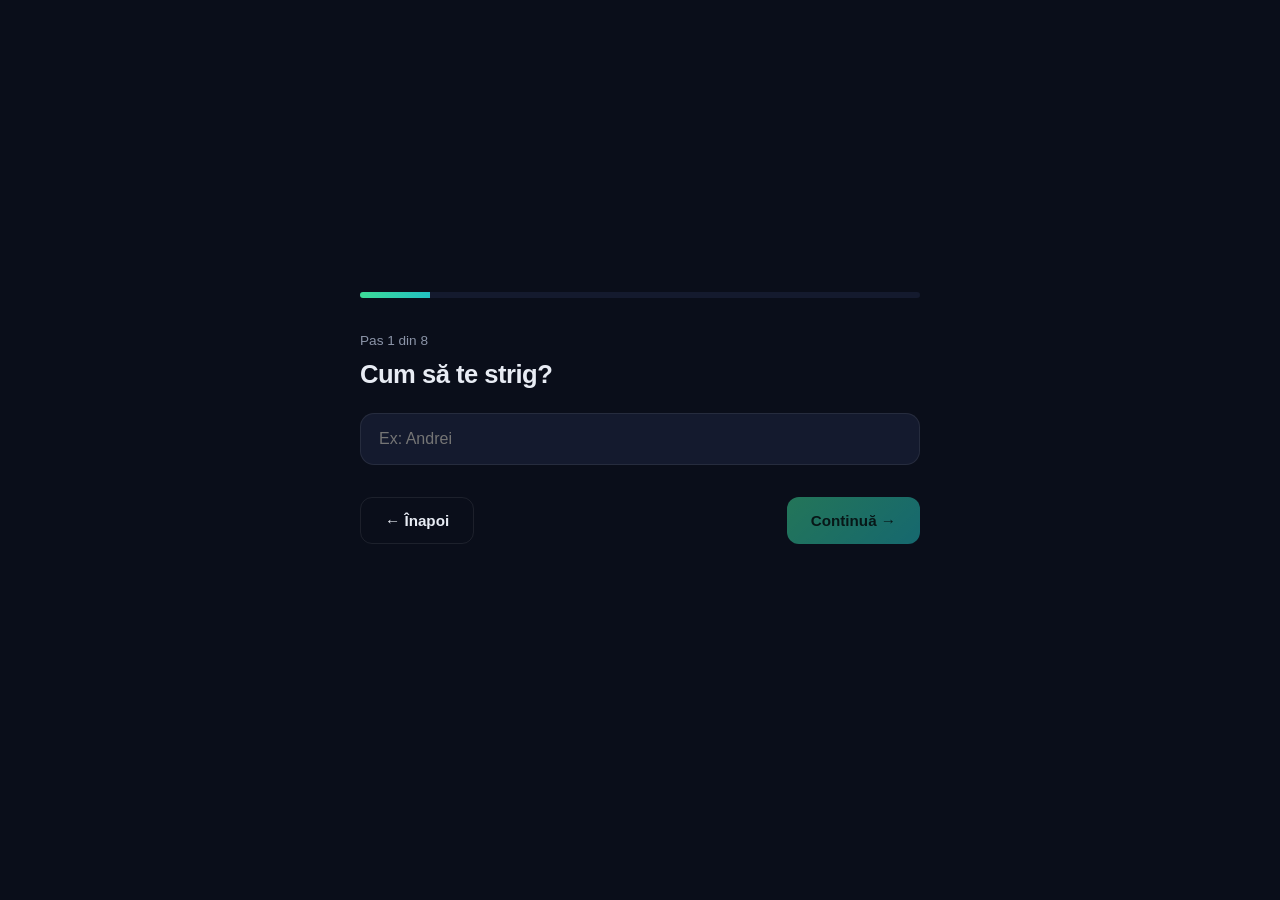
==== app.html @ 7ad2e23e "PosturePing web app - complet functionala: timer, exercitii, dashboard, PWA, offline" ====
<!DOCTYPE html>
<html lang="ro">
<head>
<meta charset="UTF-8">
<meta name="viewport" content="width=device-width, initial-scale=1.0">
<title>Dashboard · PosturePing</title>
<link rel="manifest" href="./manifest.json">
<meta name="theme-color" content="#3ddc97">
<link rel="icon" type="image/png" sizes="32x32" href="./assets/icons/favicon-32.png">
<link rel="stylesheet" href="./css/app.css">
<link href="https://fonts.googleapis.com/css2?family=Inter:wght@400;500;600;700;800&family=Space+Grotesk:wght@500;700&display=swap" rel="stylesheet">
</head>
<body>

<main class="dash-wrap">
  <div style="display:flex;justify-content:space-between;align-items:center;margin-bottom:24px;flex-wrap:wrap;gap:12px">
    <div>
      <h1>Salut, <span class="gradient-text" id="userName">prieten</span> 👋</h1>
      <p style="margin-top:6px">Hai să continuăm. Corpul tău îți mulțumește.</p>
    </div>
    <div style="display:flex;gap:8px;flex-wrap:wrap">
      <button class="btn btn-ghost" id="btnSettings">�️ Setări</button>
      <button class="btn btn-primary" id="btnStartBreak">▶ Start pauză</button>
    </div>
  </div>

  <div class="dash-grid">
    <div class="card stat-card">
      <div class="stat-label">🔥 Streak</div>
      <div class="stat-value" id="streak">0</div>
      <div class="stat-sub">zile consecutive</div>
    </div>
    <div class="card stat-card">
      <div class="stat-label">⏱ Timp salvat</div>
      <div class="stat-value" id="minutes">0</div>
      <div class="stat-sub">minute în pauze active</div>
    </div>
    <div class="card stat-card">
      <div class="stat-label">📊 Pauze totale</div>
      <div class="stat-value" id="breaks">0</div>
      <div class="stat-sub">micro-pauze făcute</div>
    </div>
    <div class="card stat-card">
      <div class="stat-label">🎯 Azi</div>
      <div class="stat-value" id="todayBreaks">0</div>
      <div class="stat-sub">pauze în ziua de azi</div>
    </div>

    <div class="card big-card">
      <h3>⏲ Timer pauză</h3>
      <div class="timer-display" id="timerDisplay">25:00</div>
      <div class="timer-state" id="timerState">Următoarea pauză în 25:00</div>
      <div class="timer-actions">
        <button class="btn btn-primary" id="btnToggleTimer">Pauză</button>
        <button class="btn btn-ghost" id="btnSkip">Skip pauza</button>
      </div>
      <div class="zone-pills" id="todayZones"></div>
    </div>

    <div class="card big-card">
      <h3>🎯 Program personalizat</h3>
      <p style="margin-bottom:14px;font-size:.92rem">Pe baza profilului tău. Se ajustează în funcție de ce faci azi.</p>
      <div id="programList"></div>
    </div>

    <div class="card heatmap-card">
      <h3>📈 Activitate · ultimele 90 zile</h3>
      <p style="font-size:.92rem;margin-top:4px">Fiecare pătrat = o zi. Cu cât e mai verde, cu atât ai făcut mai multe pauze.</p>
      <div class="heatmap" id="heatmap"></div>
      <div class="heatmap-legend">
        <span>Mai puțin</span>
        <div class="scale">
          <div class="cell" style="background:var(--surface-2)"></div>
          <div class="cell" style="background:rgba(61,220,151,0.2)"></div>
          <div class="cell" style="background:rgba(61,220,151,0.5)"></div>
          <div class="cell" style="background:rgba(61,220,151,0.8)"></div>
          <div class="cell" style="background:var(--accent)"></div>
        </div>
        <span>Mai mult</span>
      </div>
    </div>
  </div>
</main>

<!-- SETTINGS MODAL -->
<div class="modal-overlay" id="settingsModal">
  <div class="modal">
    <button class="modal-close" id="closeSettings">×</button>
    <h2>Setări</h2>
    <p style="margin-bottom:24px">Ajustează cum funcționează PosturePing pentru tine.</p>

    <div style="margin-bottom:18px">
      <label style="display:block;margin-bottom:8px;font-weight:600">Interval pauză</label>
      <select id="intervalSelect" class="option" style="width:100%;background:var(--surface);color:var(--text);border:1px solid var(--border)">
        <option value="1200">20 minute (intensiv)</option>
        <option value="1500">25 minute (recomandat)</option>
        <option value="1800">30 minute (lejer)</option>
        <option value="2700">45 minute (deep work)</option>
      </select>
    </div>

    <div style="margin-bottom:18px;display:flex;justify-content:space-between;align-items:center">
      <div>
        <div style="font-weight:600">🔔 Notificări browser</div>
        <small style="color:var(--text-mute)" id="notifStatus">Status: verificare...</small>
      </div>
      <button class="btn btn-ghost" id="btnEnableNotif">Activează</button>
    </div>

    <div style="margin-bottom:18px;display:flex;justify-content:space-between;align-items:center">
      <div>
        <div style="font-weight:600">🔊 Sunet</div>
        <small style="color:var(--text-mute)">Beep la început de pauză</small>
      </div>
      <label class="option-radio" style="width:50px;height:28px;border-radius:99px;border:none;background:var(--surface-2);position:relative;cursor:pointer">
        <input type="checkbox" id="soundToggle" style="display:none">
        <span id="soundKnob" style="position:absolute;top:3px;left:3px;width:22px;height:22px;border-radius:50%;background:var(--accent);transition:.2s"></span>
      </label>
    </div>

    <hr style="border:none;border-top:1px solid var(--border);margin:20px 0">
    <h3 style="margin-bottom:12px">📤 Export & Share</h3>
    <button class="btn btn-ghost btn-block" id="btnExportPDF" style="margin-bottom:10px">📄 Exportă raport PDF (luna aceasta)</button>
    <button class="btn btn-ghost btn-block" id="btnShare" style="margin-bottom:10px">🔗 Share PosturePing cu un coleg</button>
    <button class="btn btn-ghost btn-block" id="btnReset" style="color:var(--danger);border-color:var(--danger)">🗑 Resetează toate datele</button>
  </div>
</div>

<script src="./js/store.js"></script>
<script src="./js/exercises.js"></script>
<script src="./js/notifications.js"></script>
<script src="./js/timer.js"></script>
<script src="./js/app.js"></script>
<script src="./js/dashboard.js"></script>
</body>
</html>
---- css/app.css ----
:root{
  --bg:#0a0e1a;
  --bg-2:#0f1424;
  --surface:#141a2e;
  --surface-2:#1a2138;
  --border:rgba(255,255,255,0.08);
  --text:#e8ecf4;
  --text-mute:#8b94a8;
  --accent:#3ddc97;
  --accent-2:#22c1c3;
  --accent-glow:rgba(61,220,151,0.18);
  --warn:#ffd166;
  --danger:#ff7a7a;
  --radius:14px;
  --radius-lg:22px;
}
*{box-sizing:border-box;margin:0;padding:0}
html,body{height:100%}
body{
  font-family:'Inter',-apple-system,BlinkMacSystemFont,Segoe UI,sans-serif;
  background:var(--bg);color:var(--text);line-height:1.6;
  -webkit-font-smoothing:antialiased;
}
h1,h2,h3{font-family:'Space Grotesk','Inter',sans-serif;letter-spacing:-0.02em;line-height:1.15}
h1{font-size:clamp(2rem,5vw,3rem);font-weight:800}
h2{font-size:clamp(1.5rem,4vw,2.2rem);font-weight:700;margin-bottom:14px}
h3{font-size:1.1rem;font-weight:600;margin-bottom:6px}
p{color:var(--text-mute)}
.container{max-width:1140px;margin:0 auto;padding:0 24px}
a{color:var(--accent);text-decoration:none}
button{font-family:inherit;cursor:pointer}

.btn{
  display:inline-flex;align-items:center;gap:10px;
  padding:14px 24px;border-radius:12px;
  font-weight:600;font-size:.95rem;
  transition:transform .15s ease,box-shadow .15s ease;
  border:none;color:inherit;text-decoration:none;
}
.btn-primary{
  background:linear-gradient(135deg,var(--accent),var(--accent-2));
  color:#062016;
  box-shadow:0 8px 24px -8px var(--accent-glow);
}
.btn-primary:hover{transform:translateY(-2px);box-shadow:0 14px 32px -8px rgba(61,220,151,0.35)}
.btn-primary:disabled{opacity:.5;cursor:not-allowed;transform:none;box-shadow:none}
.btn-ghost{
  background:transparent;color:var(--text);
  border:1px solid var(--border);
}
.btn-ghost:hover{background:var(--surface)}
.btn-block{width:100%;justify-content:center}

.eyebrow{
  display:inline-flex;align-items:center;gap:8px;
  font-size:.78rem;font-weight:600;letter-spacing:.08em;text-transform:uppercase;
  color:var(--accent);
  padding:6px 14px;border-radius:999px;
  background:var(--accent-glow);
  border:1px solid rgba(61,220,151,0.25);
}
.eyebrow::before{content:"";width:6px;height:6px;background:var(--accent);border-radius:50%;box-shadow:0 0 8px var(--accent)}

/* NAV */
.nav{
  position:sticky;top:0;z-index:50;
  backdrop-filter:blur(14px);-webkit-backdrop-filter:blur(14px);
  background:rgba(10,14,26,0.7);
  border-bottom:1px solid var(--border);
}
.nav-inner{display:flex;align-items:center;justify-content:space-between;height:64px}
.brand{display:flex;align-items:center;gap:10px;font-weight:700;font-family:'Space Grotesk',sans-serif;font-size:1.1rem}
.logo{
  width:32px;height:32px;border-radius:9px;
  background:linear-gradient(135deg,var(--accent),var(--accent-2));
  display:grid;place-items:center;color:#062016;font-weight:800;font-size:.9rem;
  box-shadow:0 4px 14px -4px var(--accent-glow);
}
.nav-links{display:flex;gap:24px;align-items:center}
.nav-links a{color:var(--text-mute);font-size:.92rem;transition:color .15s}
.nav-links a:hover,.nav-links a.active{color:var(--text)}
@media(max-width:720px){.nav-links{display:none}}

/* CARDS */
.card{
  background:var(--surface);
  border:1px solid var(--border);
  border-radius:var(--radius-lg);
  padding:24px;
}

/* TOAST */
#toast{
  position:fixed;bottom:24px;left:50%;transform:translateX(-50%) translateY(80px);
  background:var(--surface-2);border:1px solid var(--border);
  padding:14px 20px;border-radius:12px;
  font-size:.92rem;z-index:1000;
  transition:transform .3s ease;
  max-width:90vw;
}
#toast.show{transform:translateX(-50%) translateY(0)}

/* ONBOARDING */
.onboard-wrap{
  min-height:calc(100vh - 64px);
  display:flex;align-items:center;justify-content:center;
  padding:40px 24px;
}
.onboard{
  max-width:560px;width:100%;
}
.progress{
  height:6px;background:var(--surface);border-radius:99px;overflow:hidden;margin-bottom:32px;
}
.progress-bar{
  height:100%;background:linear-gradient(90deg,var(--accent),var(--accent-2));
  transition:width .3s ease;
}
.step-label{font-size:.85rem;color:var(--text-mute);margin-bottom:8px}
.question{font-size:1.6rem;font-weight:700;margin-bottom:24px;font-family:'Space Grotesk',sans-serif}
.options{display:grid;gap:12px;margin-bottom:32px}
.option{
  background:var(--surface);border:1px solid var(--border);
  border-radius:var(--radius);padding:16px 18px;
  display:flex;align-items:center;gap:14px;
  cursor:pointer;transition:all .15s ease;
  font-size:.95rem;
}
.option:hover{border-color:rgba(61,220,151,0.4);background:var(--surface-2)}
.option.selected{
  border-color:var(--accent);
  background:rgba(61,220,151,0.08);
}
.option-radio{
  width:22px;height:22px;border-radius:50%;
  border:2px solid var(--border);flex-shrink:0;
  display:grid;place-items:center;
}
.option.selected .option-radio{border-color:var(--accent);background:var(--accent)}
.option.selected .option-radio::after{
  content:"";width:8px;height:8px;border-radius:50%;background:#062016;
}
.option-text{flex:1}
.step-nav{display:flex;justify-content:space-between;gap:12px}

/* DASHBOARD */
.dash-wrap{padding:40px 24px 80px;max-width:1140px;margin:0 auto}
.dash-grid{
  display:grid;
  grid-template-columns:repeat(12,1fr);
  gap:18px;
}
.stat-card{grid-column:span 3}
.big-card{grid-column:span 6}
.heatmap-card{grid-column:span 12}
@media(max-width:900px){
  .stat-card{grid-column:span 6}
  .big-card{grid-column:span 12}
}
@media(max-width:560px){
  .stat-card{grid-column:span 12}
}

.stat-card .stat-label{font-size:.85rem;color:var(--text-mute);text-transform:uppercase;letter-spacing:.06em}
.stat-card .stat-value{font-family:'Space Grotesk',sans-serif;font-size:2.4rem;font-weight:700;margin:8px 0 0;color:var(--accent);line-height:1}
.stat-card .stat-sub{font-size:.85rem;color:var(--text-mute);margin-top:6px}

.timer-display{
  font-family:'Space Grotesk',sans-serif;
  font-size:5rem;font-weight:700;
  text-align:center;
  background:linear-gradient(135deg,var(--accent),var(--accent-2));
  -webkit-background-clip:text;background-clip:text;color:transparent;
  line-height:1;
  font-variant-numeric:tabular-nums;
}
.timer-state{text-align:center;font-size:.9rem;color:var(--text-mute);margin:6px 0 18px}
.timer-actions{display:flex;gap:10px;justify-content:center;flex-wrap:wrap}

.heatmap{
  display:grid;
  grid-template-columns:repeat(53,1fr);
  gap:3px;
  margin-top:18px;
}
.heatmap .cell{
  aspect-ratio:1;background:var(--surface-2);border-radius:2px;
  transition:transform .15s;
}
.heatmap .cell:hover{transform:scale(1.4);z-index:2}
.heatmap-legend{display:flex;align-items:center;gap:8px;margin-top:14px;font-size:.78rem;color:var(--text-mute);justify-content:flex-end}
.heatmap-legend .scale{display:flex;gap:3px}
.heatmap-legend .scale .cell{width:12px;height:12px;aspect-ratio:auto}

/* SESSION */
.session-wrap{
  min-height:calc(100vh - 64px);
  display:flex;align-items:center;justify-content:center;
  padding:24px;
}
.session{
  max-width:520px;width:100%;text-align:center;
}
.session-icon{
  width:140px;height:140px;margin:0 auto 24px;
  background:var(--accent-glow);border-radius:50%;
  display:grid;place-items:center;
  position:relative;
}
.session-icon::before{
  content:"";position:absolute;inset:0;border-radius:50%;
  border:3px solid var(--accent);
  animation:pulse 2s ease-out infinite;
}
@keyframes pulse{
  0%{transform:scale(1);opacity:.6}
  100%{transform:scale(1.3);opacity:0}
}
.session-illustration{
  width:100%;max-width:380px;margin:0 auto 24px;
  background:var(--surface);border:1px solid var(--border);
  border-radius:var(--radius-lg);padding:30px;
}
.session-illustration svg{width:100%;height:auto;max-height:240px}
.exercise-name{font-size:1.5rem;font-weight:700;font-family:'Space Grotesk',sans-serif;margin-bottom:8px}
.exercise-desc{color:var(--text-mute);margin-bottom:24px}
.session-timer{
  font-family:'Space Grotesk',sans-serif;
  font-size:4rem;font-weight:700;
  color:var(--accent);
  font-variant-numeric:tabular-nums;
  margin:24px 0;
}
.progress-ring{position:relative;width:180px;height:180px;margin:0 auto 24px}
.progress-ring svg{transform:rotate(-90deg)}
.progress-ring circle{fill:none;stroke-width:8}
.progress-ring .track{stroke:var(--surface-2)}
.progress-ring .fill{
  stroke:var(--accent);
  stroke-linecap:round;
  stroke-dasharray:502;
  stroke-dashoffset:0;
  transition:stroke-dashoffset 1s linear;
}

.zone-pills{display:flex;gap:6px;flex-wrap:wrap;margin-top:14px}
.zone-pill{
  background:var(--surface-2);padding:4px 10px;border-radius:99px;
  font-size:.78rem;color:var(--text-mute);
}
.zone-pill.active{background:var(--accent-glow);color:var(--accent)}

.zone-grid{display:grid;grid-template-columns:repeat(7,1fr);gap:4px;margin-top:14px}
.zone-grid .cell{
  aspect-ratio:1;border-radius:4px;
  background:var(--surface-2);
  display:grid;place-items:center;
  font-size:.7rem;
  transition:all .2s;
}
.zone-grid .cell.done{background:rgba(61,220,151,0.4);color:var(--accent)}
.zone-grid .cell.skipped{background:rgba(255,122,122,0.15);color:var(--danger)}
.zone-grid .cell.current{background:var(--accent-glow);color:var(--accent);font-weight:700;outline:2px solid var(--accent)}

/* MODAL */
.modal-overlay{
  position:fixed;inset:0;background:rgba(0,0,0,0.7);
  display:none;align-items:center;justify-content:center;
  z-index:100;padding:24px;
}
.modal-overlay.show{display:flex}
.modal{
  background:var(--surface);border:1px solid var(--border);
  border-radius:var(--radius-lg);padding:30px;max-width:480px;width:100%;
  max-height:90vh;overflow:auto;
}
.modal h2{margin-bottom:12px}
.modal-close{
  position:absolute;top:14px;right:14px;
  background:none;border:none;color:var(--text-mute);
  font-size:1.5rem;cursor:pointer;
}

@media(prefers-reduced-motion:reduce){
  *{animation-duration:.01ms !important;transition-duration:.01ms !important}
}
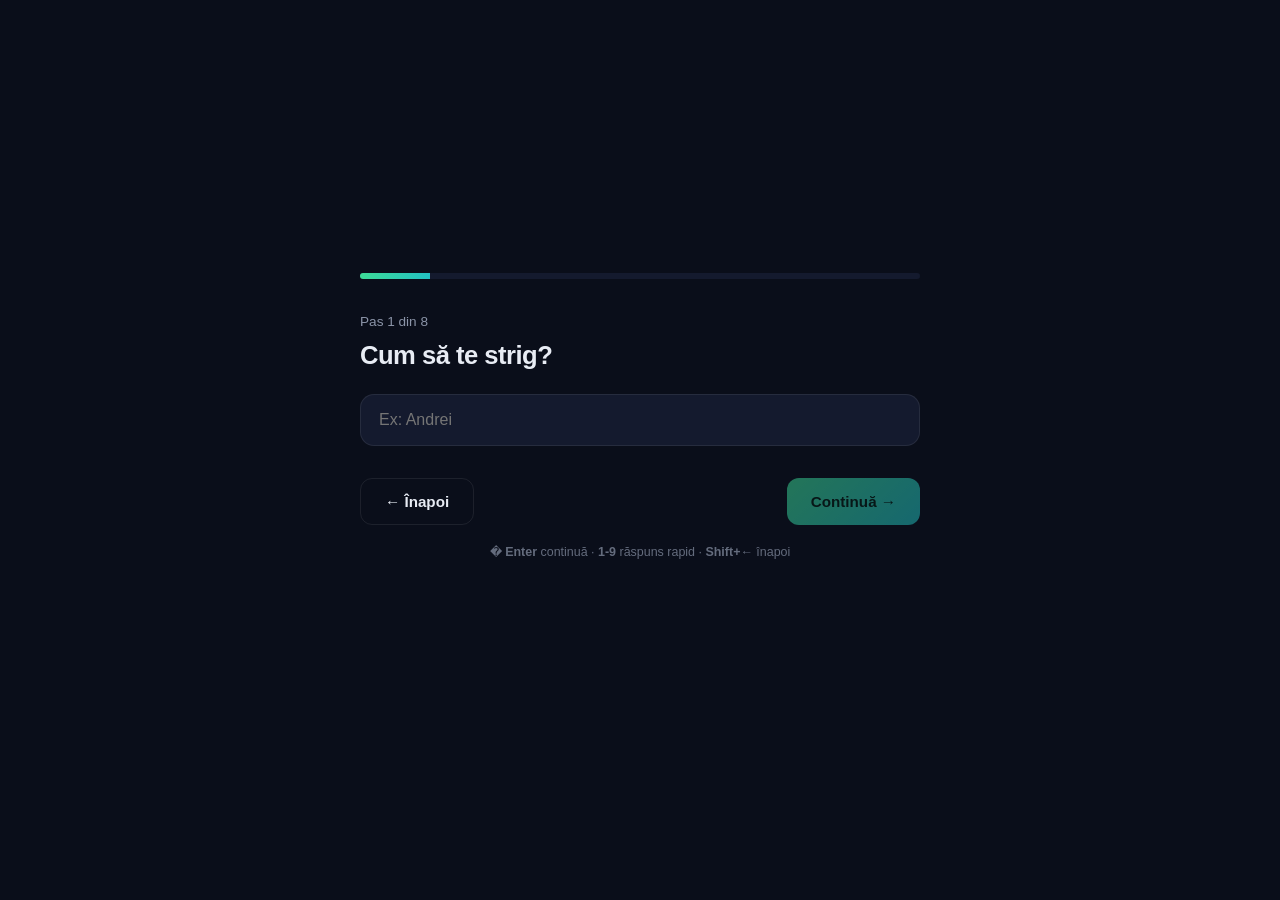
==== commit c6c1a994: "Improvements: keyboard nav, achievements+confetti, sound toggle fix, mobile polish, SEO meta, dashbo" ====
--- a/app.html
+++ b/app.html
@@ -51,7 +51,8 @@
       <div class="timer-display" id="timerDisplay">25:00</div>
       <div class="timer-state" id="timerState">Următoarea pauză în 25:00</div>
       <div class="timer-actions">
-        <button class="btn btn-primary" id="btnToggleTimer">Pauză</button>
+        <button class="btn btn-primary" id="btnToggleTimer">Pornește</button>
+        <button class="btn btn-ghost" id="btnTestBreak">⚡ Test pauză</button>
         <button class="btn btn-ghost" id="btnSkip">Skip pauza</button>
       </div>
       <div class="zone-pills" id="todayZones"></div>
@@ -61,6 +62,12 @@
       <h3>🎯 Program personalizat</h3>
       <p style="margin-bottom:14px;font-size:.92rem">Pe baza profilului tău. Se ajustează în funcție de ce faci azi.</p>
       <div id="programList"></div>
+    </div>
+
+    <div class="card heatmap-card">
+      <h3>🏆 Achievements · <span style="font-weight:400;color:var(--text-mute)" id="achCount">0/10</span></h3>
+      <p style="font-size:.92rem;margin-top:4px">Deblocabile pe măsură ce folosești PosturePing.</p>
+      <div class="achievements-row" id="achievementsList"></div>
     </div>
 
     <div class="card heatmap-card">
@@ -112,10 +119,9 @@
         <div style="font-weight:600">🔊 Sunet</div>
         <small style="color:var(--text-mute)">Beep la început de pauză</small>
       </div>
-      <label class="option-radio" style="width:50px;height:28px;border-radius:99px;border:none;background:var(--surface-2);position:relative;cursor:pointer">
-        <input type="checkbox" id="soundToggle" style="display:none">
-        <span id="soundKnob" style="position:absolute;top:3px;left:3px;width:22px;height:22px;border-radius:50%;background:var(--accent);transition:.2s"></span>
-      </label>
+      <button class="btn-toggle" id="btnSoundToggle" type="button" aria-pressed="true">
+        <span class="toggle-track"><span class="toggle-knob"></span></span>
+      </button>
     </div>
 
     <hr style="border:none;border-top:1px solid var(--border);margin:20px 0">
@@ -131,6 +137,7 @@
 <script src="./js/notifications.js"></script>
 <script src="./js/timer.js"></script>
 <script src="./js/app.js"></script>
+<script src="./js/achievements.js"></script>
 <script src="./js/dashboard.js"></script>
 </body>
 </html>
--- a/css/app.css
+++ b/css/app.css
@@ -284,3 +284,79 @@
 @media(prefers-reduced-motion:reduce){
   *{animation-duration:.01ms !important;transition-duration:.01ms !important}
 }
+
+/* ACHIEVEMENTS & CELEBRATIONS */
+.achievements-row{display:flex;gap:10px;flex-wrap:wrap;margin-top:14px}
+.achievement{
+  background:var(--surface-2);border:1px solid var(--border);
+  border-radius:12px;padding:10px 14px;
+  display:flex;align-items:center;gap:10px;
+  font-size:.85rem;
+  transition:transform .2s,border-color .2s;
+}
+.achievement:hover{transform:translateY(-2px)}
+.achievement.unlocked{border-color:var(--accent);background:rgba(61,220,151,0.1)}
+.achievement.locked{opacity:.4;filter:grayscale(.8)}
+.achievement-icon{font-size:1.4rem}
+.achievement-name{font-weight:600}
+.achievement-desc{font-size:.78rem;color:var(--text-mute);margin-top:2px}
+
+/* CONFETTI */
+.confetti{
+  position:fixed;top:-10px;width:8px;height:14px;
+  pointer-events:none;z-index:9999;
+  animation:fall linear forwards;
+}
+@keyframes fall{
+  to{transform:translateY(110vh) rotate(720deg);opacity:0}
+}
+
+/* TOGGLE BUTTON (sound) */
+.btn-toggle{
+  background:none;border:none;cursor:pointer;padding:0;
+  display:flex;align-items:center;
+}
+.toggle-track{
+  width:50px;height:28px;border-radius:99px;
+  background:var(--surface-2);
+  position:relative;
+  transition:background .2s;
+}
+.toggle-knob{
+  position:absolute;top:3px;left:3px;
+  width:22px;height:22px;border-radius:50%;
+  background:var(--accent);
+  transition:left .2s,background .2s;
+}
+
+/* BIGGER TOUCH TARGETS for mobile */
+@media(max-width:560px){
+  .btn{padding:14px 18px;font-size:1rem}
+  .timer-display{font-size:4rem}
+  .option{padding:18px 18px;font-size:1rem}
+  .dash-grid{gap:14px}
+}
+
+/* HEATMAP responsive */
+@media(max-width:720px){
+  .heatmap{grid-template-columns:repeat(45,1fr)}
+}
+@media(max-width:480px){
+  .heatmap{grid-template-columns:repeat(30,1fr);gap:2px}
+}
+
+/* ACHIEVEMENT TOAST */
+.milestone-toast{
+  position:fixed;top:80px;left:50%;
+  transform:translateX(-50%) translateY(-200px);
+  background:linear-gradient(135deg,var(--accent),var(--accent-2));
+  color:#062016;
+  padding:16px 24px;border-radius:14px;
+  font-weight:600;font-size:.95rem;
+  box-shadow:0 12px 30px -8px var(--accent-glow);
+  z-index:200;
+  transition:transform .4s cubic-bezier(.34,1.56,.64,1);
+  display:flex;align-items:center;gap:12px;
+  max-width:90vw;
+}
+.milestone-toast.show{transform:translateX(-50%) translateY(0)}
